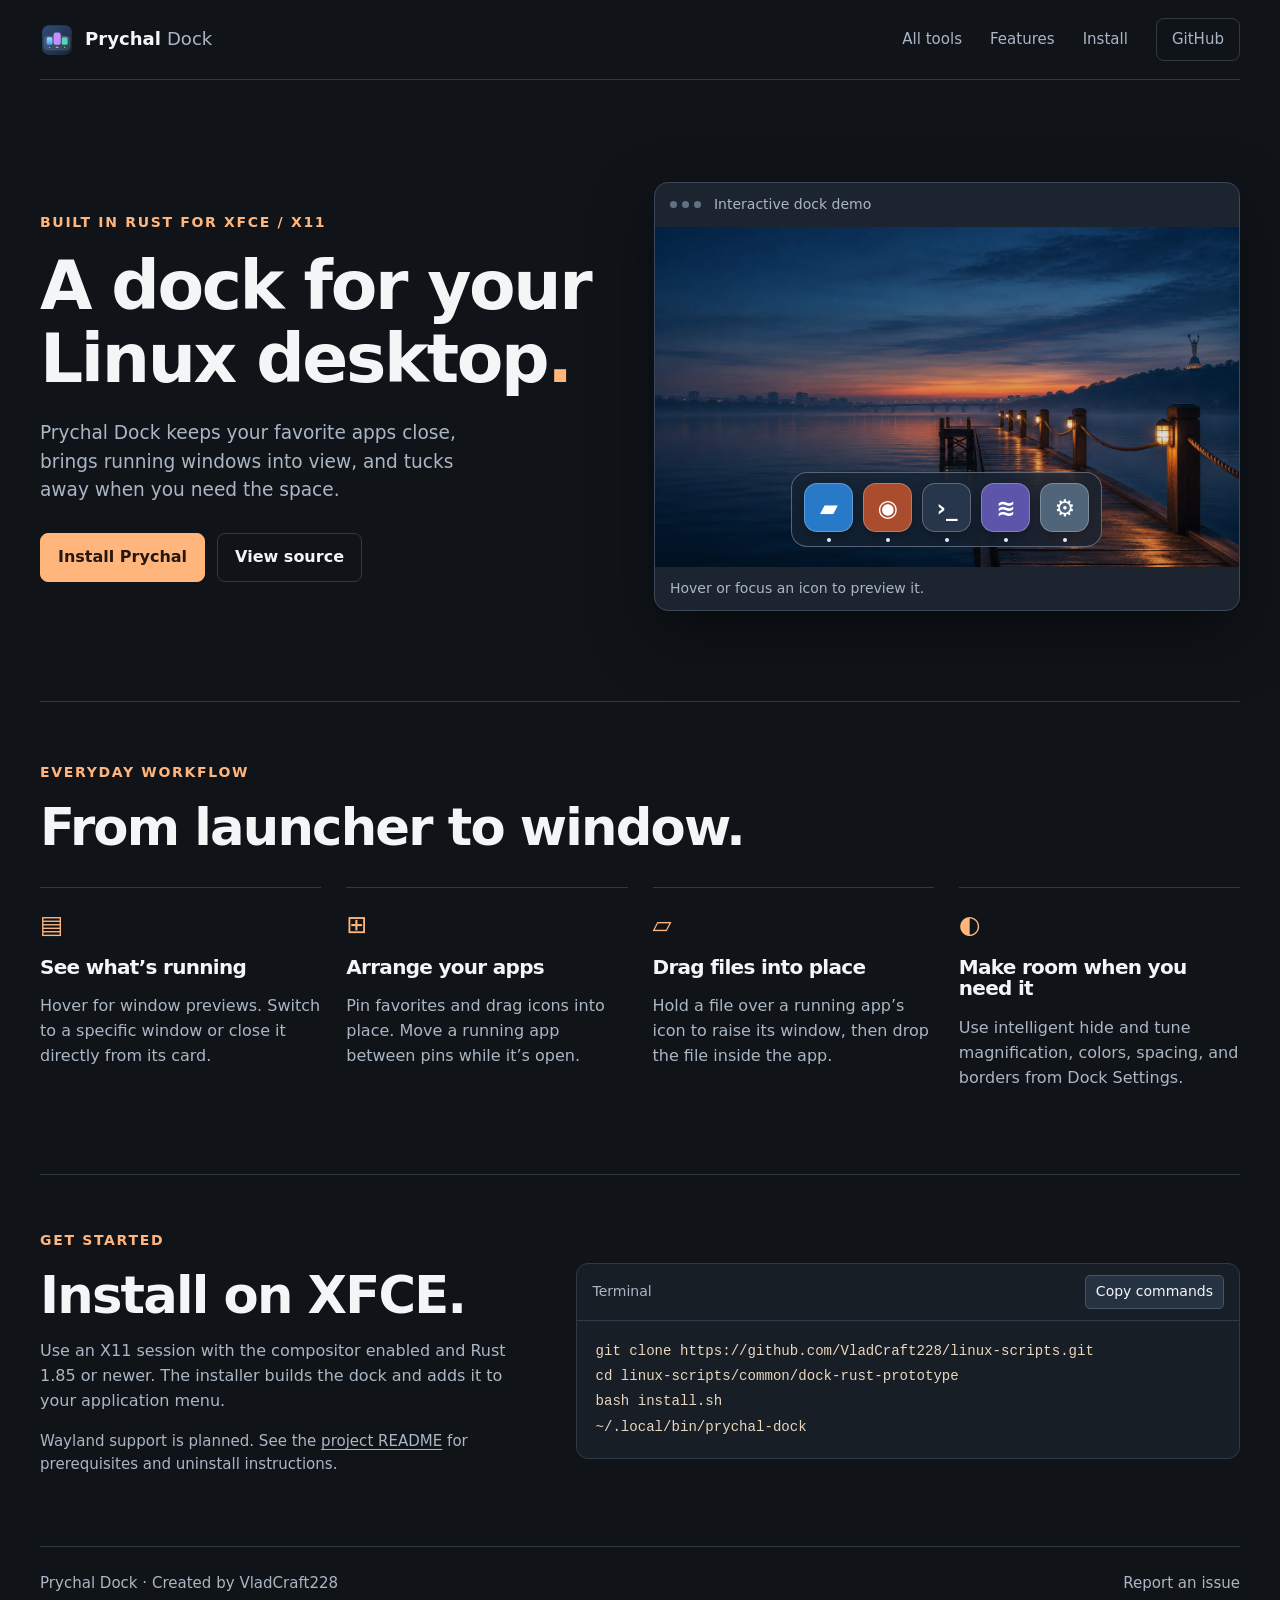
==== docs/prychal-dock/index.html @ 7d98b018 "Add Linux Scripts product site" ====
<!doctype html>
<html lang="en">
<head><meta charset="utf-8"><meta name="viewport" content="width=device-width,initial-scale=1"><meta name="description" content="Prychal Dock is a lightweight Rust dock for XFCE on X11."><title>Prychal Dock — A dock for XFCE</title><link rel="icon" href="assets/prychal-dock.svg" type="image/svg+xml"><link rel="stylesheet" href="style.css"><script defer src="site.js"></script></head>
<body>
<header class="wrap mast"><a class="brand" href="../"><img src="assets/prychal-dock.svg" alt="">Prychal<span>Dock</span></a><nav aria-label="Main"><a href="../">All tools</a><a href="#features">Features</a><a href="#install">Install</a><a class="git" href="https://github.com/VladCraft228/linux-scripts/tree/main/common/dock-rust-prototype">GitHub</a></nav></header>
<main class="wrap">
<section class="hero"><div class="intro"><p class="eyebrow">BUILT IN RUST FOR XFCE / X11</p><h1>A dock for your<br> Linux desktop<span>.</span></h1><p class="lede">Prychal Dock keeps your favorite apps close, brings running windows into view, and tucks away when you need the space.</p><div class="actions"><a class="button primary" href="#install">Install Prychal</a><a class="button" href="https://github.com/VladCraft228/linux-scripts/tree/main/common/dock-rust-prototype">View source</a></div></div>
<div class="demo" aria-label="Interactive illustration of Prychal Dock"><div class="demo-top"><span class="traffic" aria-hidden="true"><i></i><i></i><i></i></span><span>Interactive dock demo</span></div><div class="desktop"><div class="preview" id="preview" aria-hidden="true"><span id="preview-title"></span><div class="preview-art" aria-hidden="true"></div></div><div class="dock" aria-label="Demo apps"><button aria-label="Files" data-app="Files" class="tile files"><span aria-hidden="true">▰</span></button><button aria-label="Browser" data-app="Browser" class="tile browser"><span aria-hidden="true">◉</span></button><button aria-label="Terminal" data-app="Terminal" class="tile terminal"><span aria-hidden="true">›_</span></button><button aria-label="Editor" data-app="Editor" class="tile editor"><span aria-hidden="true">≋</span></button><button aria-label="Settings" data-app="Settings" class="tile settings"><span aria-hidden="true">⚙</span></button></div></div><div class="demo-foot">Hover or focus an icon to preview it.</div></div></section>
<section class="features" id="features"><p class="eyebrow">EVERYDAY WORKFLOW</p><h2>From launcher to window.</h2><div class="feature-grid"><article><span class="feature-icon" aria-hidden="true">▤</span><h3>See what’s running</h3><p>Hover for window previews. Switch to a specific window or close it directly from its card.</p></article><article><span class="feature-icon" aria-hidden="true">⊞</span><h3>Arrange your apps</h3><p>Pin favorites and drag icons into place. Move a running app between pins while it’s open.</p></article><article><span class="feature-icon" aria-hidden="true">▱</span><h3>Drag files into place</h3><p>Hold a file over a running app’s icon to raise its window, then drop the file inside the app.</p></article><article><span class="feature-icon" aria-hidden="true">◐</span><h3>Make room when you need it</h3><p>Use intelligent hide and tune magnification, colors, spacing, and borders from Dock Settings.</p></article></div></section>
<section class="installation" id="install"><div><p class="eyebrow">GET STARTED</p><h2>Install on XFCE.</h2><p>Use an X11 session with the compositor enabled and Rust 1.85 or newer. The installer builds the dock and adds it to your application menu.</p><p class="note">Wayland support is planned. See the <a href="https://github.com/VladCraft228/linux-scripts/tree/main/common/dock-rust-prototype#readme">project README</a> for prerequisites and uninstall instructions.</p></div><div class="code"><div class="codehead"><span>Terminal</span><button id="copy" type="button">Copy commands</button></div><pre id="commands" tabindex="0">git clone https://github.com/VladCraft228/linux-scripts.git
cd linux-scripts/common/dock-rust-prototype
bash install.sh
~/.local/bin/prychal-dock</pre><span id="copied" role="status"></span></div></section>
</main>
<footer class="wrap foot"><span>Prychal Dock · Created by VladCraft228</span><a href="https://github.com/VladCraft228/linux-scripts/issues">Report an issue</a></footer>
</body></html>
---- docs/prychal-dock/style.css ----
:root{color-scheme:dark;--bg:#101419;--panel:#1a2028;--ink:#f3f5f7;--muted:#abb6c4;--orange:#ffb57c;--line:#303a46}*{box-sizing:border-box}html{scroll-behavior:smooth}body{margin:0;background:var(--bg);color:var(--ink);font:1rem/1.55 system-ui,sans-serif}a{color:inherit;text-underline-offset:.22em}.wrap{width:min(1200px,calc(100% - 64px));margin-inline:auto}.mast{min-height:80px;display:flex;align-items:center;justify-content:space-between;border-bottom:1px solid var(--line)}.brand{display:flex;align-items:center;gap:6px;text-decoration:none;font-weight:760;font-size:1.13rem}.brand span{color:var(--muted);font-weight:500}.brand img{width:34px;height:34px;margin-right:5px}nav{display:flex;gap:28px;align-items:center}nav a,.foot a{text-decoration:none;color:var(--muted);font-size:.94rem}nav a:hover,.foot a:hover{color:var(--orange)}.git,.button{border:1px solid var(--line);border-radius:8px;padding:9px 15px}.hero{display:grid;grid-template-columns:1fr 1.03fr;align-items:center;gap:45px;padding:102px 0 90px}.eyebrow{color:var(--orange);font-size:.875rem;font-weight:720;letter-spacing:.12em;margin:0 0 16px}h1,h2,h3{margin:0;line-height:1.08;letter-spacing:-.035em}h1{font-size:clamp(2.8rem,5.3vw,5.1rem);font-weight:780}h1 span{color:var(--orange)}h2{font-size:clamp(2rem,4vw,3.2rem)}h3{font-size:1.25rem}.lede{max-width:460px;font-size:1.16rem;color:var(--muted);margin:23px 0 28px}.actions{display:flex;flex-wrap:wrap;gap:12px}.button{text-decoration:none;font-weight:650;padding:11px 17px}.button:hover{border-color:var(--orange)}.primary{background:var(--orange);border-color:var(--orange);color:#251810}.primary:hover{background:#ffc498}.demo{border:1px solid #3a4858;border-radius:14px;overflow:hidden;background:#1c252f;box-shadow:0 25px 65px #0007}.demo-top,.demo-foot,.codehead{padding:11px 15px;font-size:.875rem;color:var(--muted);display:flex;align-items:center;gap:13px}.traffic{display:flex;gap:5px}.traffic i{width:7px;height:7px;background:#5f7183;border-radius:50%}.desktop{position:relative;min-height:340px;background:linear-gradient(180deg,#070c2722,#0a152a22),url(assets/pier.webp) center/cover,#263b57;display:flex;justify-content:center;align-items:flex-end;padding:20px}.dock{z-index:1;display:flex;gap:10px;align-items:end;padding:10px 12px 14px;border:1px solid #e1e9ff55;border-radius:16px;background:#162332c9;backdrop-filter:blur(16px)}.tile{position:relative;width:49px;height:49px;border:1px solid #ffffff40;border-radius:13px;color:#fff;font:800 1.45rem system-ui;cursor:pointer;background:none}.tile{border:0;padding:0}.tile span{pointer-events:none;display:grid;place-items:center;width:100%;height:100%;border:1px solid #ffffff40;border-radius:inherit;box-shadow:0 4px 10px #0004;transform-origin:bottom center;transition:transform 240ms cubic-bezier(.22,.65,.32,1)}.tile[data-active] span{transform:translateY(-4px) scale(1.15)}.tile::after{content:"";position:absolute;bottom:-10px;left:calc(50% - 2px);width:4px;height:4px;border-radius:50%;background:#e4ecff}.files span{background:#287ac9}.browser span{background:#aa4c2e}.terminal span{background:#27364a}.editor span{background:#5c55aa}.settings span{background:#506579}.preview{position:absolute;bottom:108px;width:50%;max-width:235px;background:#18232fe8;padding:10px;border-radius:10px;border:1px solid #718398;font-size:.88rem}.preview-art{height:74px;margin-top:7px;border-radius:4px;background:repeating-linear-gradient(180deg,#9bb6d044 0 2px,transparent 2px 13px),linear-gradient(90deg,#25384e 25%,#324b65 25%);border:7px solid #25384e}.features{border-top:1px solid var(--line);padding:60px 0 68px}.feature-grid{display:grid;grid-template-columns:repeat(4,1fr);gap:25px;margin-top:32px}.feature-grid article{border-top:1px solid var(--line);padding-top:18px}.feature-icon{color:var(--orange);font-size:1.55rem;display:block;margin-bottom:12px}.feature-grid p,.installation p:not(.eyebrow){color:var(--muted)}.installation{display:grid;grid-template-columns:1fr 1.35fr;gap:45px;align-items:center;padding:55px 0;border-top:1px solid var(--line)}.installation .note{font-size:.94rem}.code{min-width:0;background:#171e26;border:1px solid var(--line);border-radius:12px;overflow:hidden}.codehead{justify-content:space-between;border-bottom:1px solid var(--line)}.codehead button{background:#253242;border:1px solid #465467;color:var(--ink);font:inherit;padding:5px 10px;border-radius:5px;cursor:pointer}.code pre{margin:0;padding:18px;overflow:auto;color:#e9d6be;font: .88rem/1.8 ui-monospace,monospace}#copied{display:block;color:var(--orange);padding-inline:18px}#copied:not(:empty){padding-bottom:12px}.foot{border-top:1px solid var(--line);padding:25px 0 35px;display:flex;justify-content:space-between;gap:16px;color:var(--muted);font-size:.94rem}:focus-visible{outline:2px solid var(--orange);outline-offset:4px}@media(max-width:900px){.hero,.installation{grid-template-columns:1fr;gap:32px}.hero{padding:60px 0}.feature-grid{grid-template-columns:1fr 1fr}}@media(max-width:520px){.wrap{width:calc(100% - 32px)}nav{gap:12px}.mast{min-height:68px}nav a:first-child{display:none}.desktop{min-height:260px;padding:12px}.tile{width:41px;height:41px}.dock{gap:7px}.feature-grid{grid-template-columns:1fr;gap:14px}.foot{flex-direction:column}}@media(prefers-reduced-motion:reduce){*,*::after{scroll-behavior:auto!important;transition:none!important}}

.preview{pointer-events:none;opacity:0;transform:translateY(4px);transition:opacity 170ms ease,transform 220ms ease}.preview[data-visible]{opacity:1;transform:translateY(0)}@media(prefers-reduced-motion:reduce){.preview,.tile span{transform:none!important}}
@media(max-width:520px){nav a:first-child[href="../"]{display:inline}}
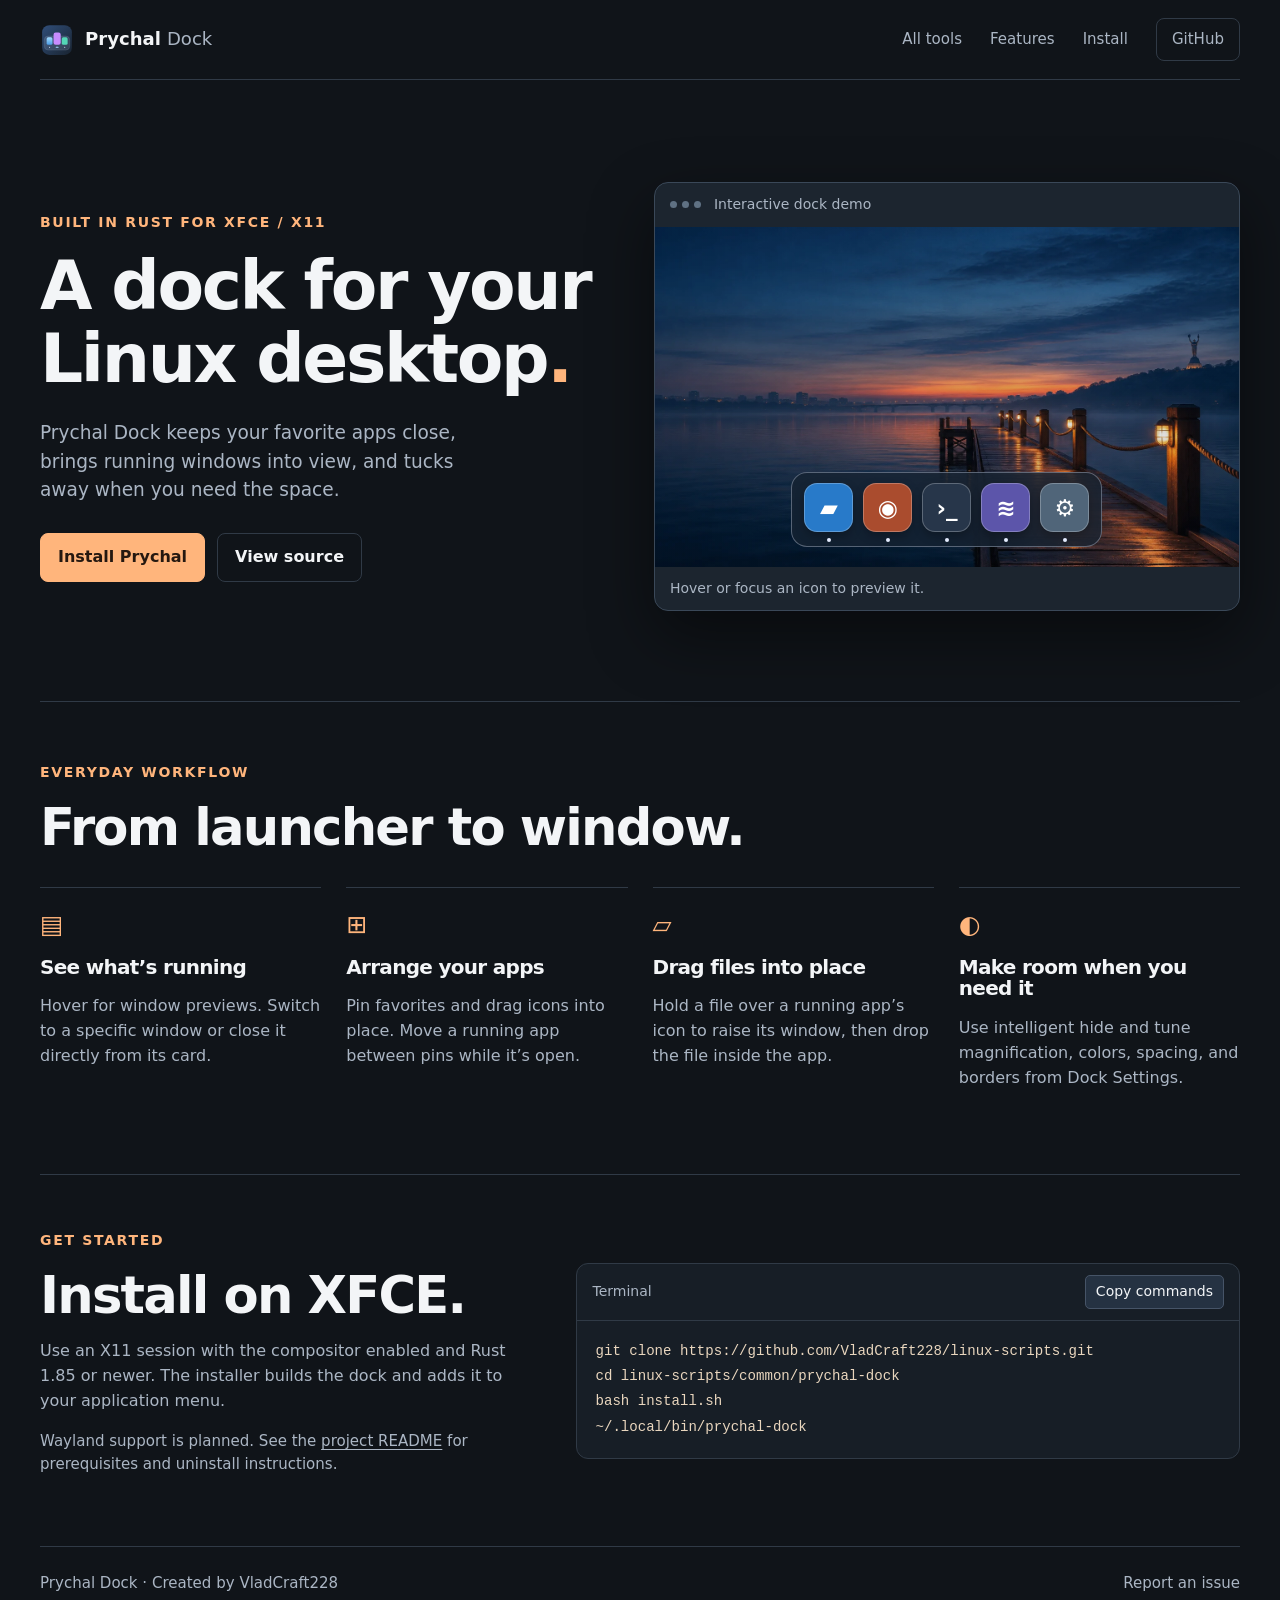
==== commit 0d98c5e9: "Remove legacy Qt dock and rename Prychal Dock directory" ====
--- a/docs/prychal-dock/index.html
+++ b/docs/prychal-dock/index.html
@@ -2,13 +2,13 @@
 <html lang="en">
 <head><meta charset="utf-8"><meta name="viewport" content="width=device-width,initial-scale=1"><meta name="description" content="Prychal Dock is a lightweight Rust dock for XFCE on X11."><title>Prychal Dock — A dock for XFCE</title><link rel="icon" href="assets/prychal-dock.svg" type="image/svg+xml"><link rel="stylesheet" href="style.css"><script defer src="site.js"></script></head>
 <body>
-<header class="wrap mast"><a class="brand" href="../"><img src="assets/prychal-dock.svg" alt="">Prychal<span>Dock</span></a><nav aria-label="Main"><a href="../">All tools</a><a href="#features">Features</a><a href="#install">Install</a><a class="git" href="https://github.com/VladCraft228/linux-scripts/tree/main/common/dock-rust-prototype">GitHub</a></nav></header>
+<header class="wrap mast"><a class="brand" href="../"><img src="assets/prychal-dock.svg" alt="">Prychal<span>Dock</span></a><nav aria-label="Main"><a href="../">All tools</a><a href="#features">Features</a><a href="#install">Install</a><a class="git" href="https://github.com/VladCraft228/linux-scripts/tree/main/common/prychal-dock">GitHub</a></nav></header>
 <main class="wrap">
-<section class="hero"><div class="intro"><p class="eyebrow">BUILT IN RUST FOR XFCE / X11</p><h1>A dock for your<br> Linux desktop<span>.</span></h1><p class="lede">Prychal Dock keeps your favorite apps close, brings running windows into view, and tucks away when you need the space.</p><div class="actions"><a class="button primary" href="#install">Install Prychal</a><a class="button" href="https://github.com/VladCraft228/linux-scripts/tree/main/common/dock-rust-prototype">View source</a></div></div>
+<section class="hero"><div class="intro"><p class="eyebrow">BUILT IN RUST FOR XFCE / X11</p><h1>A dock for your<br> Linux desktop<span>.</span></h1><p class="lede">Prychal Dock keeps your favorite apps close, brings running windows into view, and tucks away when you need the space.</p><div class="actions"><a class="button primary" href="#install">Install Prychal</a><a class="button" href="https://github.com/VladCraft228/linux-scripts/tree/main/common/prychal-dock">View source</a></div></div>
 <div class="demo" aria-label="Interactive illustration of Prychal Dock"><div class="demo-top"><span class="traffic" aria-hidden="true"><i></i><i></i><i></i></span><span>Interactive dock demo</span></div><div class="desktop"><div class="preview" id="preview" aria-hidden="true"><span id="preview-title"></span><div class="preview-art" aria-hidden="true"></div></div><div class="dock" aria-label="Demo apps"><button aria-label="Files" data-app="Files" class="tile files"><span aria-hidden="true">▰</span></button><button aria-label="Browser" data-app="Browser" class="tile browser"><span aria-hidden="true">◉</span></button><button aria-label="Terminal" data-app="Terminal" class="tile terminal"><span aria-hidden="true">›_</span></button><button aria-label="Editor" data-app="Editor" class="tile editor"><span aria-hidden="true">≋</span></button><button aria-label="Settings" data-app="Settings" class="tile settings"><span aria-hidden="true">⚙</span></button></div></div><div class="demo-foot">Hover or focus an icon to preview it.</div></div></section>
 <section class="features" id="features"><p class="eyebrow">EVERYDAY WORKFLOW</p><h2>From launcher to window.</h2><div class="feature-grid"><article><span class="feature-icon" aria-hidden="true">▤</span><h3>See what’s running</h3><p>Hover for window previews. Switch to a specific window or close it directly from its card.</p></article><article><span class="feature-icon" aria-hidden="true">⊞</span><h3>Arrange your apps</h3><p>Pin favorites and drag icons into place. Move a running app between pins while it’s open.</p></article><article><span class="feature-icon" aria-hidden="true">▱</span><h3>Drag files into place</h3><p>Hold a file over a running app’s icon to raise its window, then drop the file inside the app.</p></article><article><span class="feature-icon" aria-hidden="true">◐</span><h3>Make room when you need it</h3><p>Use intelligent hide and tune magnification, colors, spacing, and borders from Dock Settings.</p></article></div></section>
-<section class="installation" id="install"><div><p class="eyebrow">GET STARTED</p><h2>Install on XFCE.</h2><p>Use an X11 session with the compositor enabled and Rust 1.85 or newer. The installer builds the dock and adds it to your application menu.</p><p class="note">Wayland support is planned. See the <a href="https://github.com/VladCraft228/linux-scripts/tree/main/common/dock-rust-prototype#readme">project README</a> for prerequisites and uninstall instructions.</p></div><div class="code"><div class="codehead"><span>Terminal</span><button id="copy" type="button">Copy commands</button></div><pre id="commands" tabindex="0">git clone https://github.com/VladCraft228/linux-scripts.git
-cd linux-scripts/common/dock-rust-prototype
+<section class="installation" id="install"><div><p class="eyebrow">GET STARTED</p><h2>Install on XFCE.</h2><p>Use an X11 session with the compositor enabled and Rust 1.85 or newer. The installer builds the dock and adds it to your application menu.</p><p class="note">Wayland support is planned. See the <a href="https://github.com/VladCraft228/linux-scripts/tree/main/common/prychal-dock#readme">project README</a> for prerequisites and uninstall instructions.</p></div><div class="code"><div class="codehead"><span>Terminal</span><button id="copy" type="button">Copy commands</button></div><pre id="commands" tabindex="0">git clone https://github.com/VladCraft228/linux-scripts.git
+cd linux-scripts/common/prychal-dock
 bash install.sh
 ~/.local/bin/prychal-dock</pre><span id="copied" role="status"></span></div></section>
 </main>
